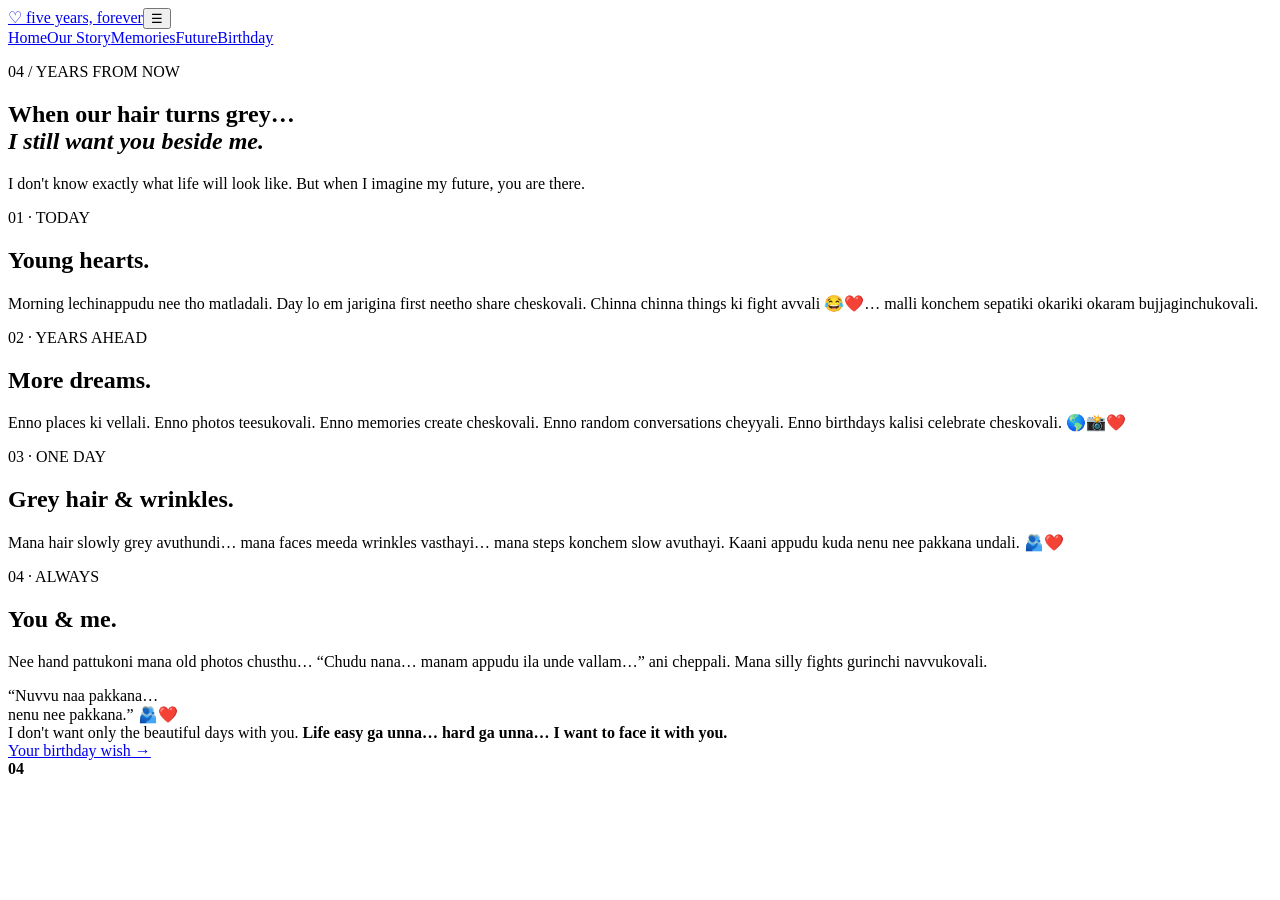
==== future.html @ a0009412 "Add files via upload" ====
<!DOCTYPE html>
<html lang="en">
<head>
<meta charset="UTF-8"><meta name="viewport" content="width=device-width, initial-scale=1.0">
<title>Our Future — Together ❤️</title>
<link rel="preconnect" href="https://fonts.googleapis.com"><link rel="preconnect" href="https://fonts.gstatic.com" crossorigin>
<link href="https://fonts.googleapis.com/css2?family=Cormorant+Garamond:wght@500;600;700&family=DM+Sans:wght@400;500;600;700&display=swap" rel="stylesheet">
<link rel="stylesheet" href="css/style.css">
</head>
<body class="future-page">
<div class="stars"></div><div class="grain"></div>
<header class="site-nav"><a class="brand" href="index.html"><span>♡</span> five years, forever</a><button class="menu-toggle" aria-label="Open menu">☰</button><nav>
<a href="index.html">Home</a><a href="story.html">Our Story</a><a href="memories.html">Memories</a><a class="active" href="future.html">Future</a><a href="wishes.html">Birthday</a></nav></header>
<main class="inner-page future-inner">
<section class="page-heading center-heading reveal"><p class="eyebrow">04 / YEARS FROM NOW</p><h1>When our hair turns grey…<br><em>I still want you beside me.</em></h1><p>I don't know exactly what life will look like. But when I imagine my future, you are there.</p></section>
<section class="timeline">
<div class="timeline-line"></div>
<article class="timeline-item reveal"><span>01 · TODAY</span><h2>Young hearts.</h2><p>Morning lechinappudu nee tho matladali. Day lo em jarigina first neetho share cheskovali. Chinna chinna things ki fight avvali 😂❤️… malli konchem sepatiki okariki okaram bujjaginchukovali.</p></article>
<article class="timeline-item reveal"><span>02 · YEARS AHEAD</span><h2>More dreams.</h2><p>Enno places ki vellali. Enno photos teesukovali. Enno memories create cheskovali. Enno random conversations cheyyali. Enno birthdays kalisi celebrate cheskovali. 🌎📸❤️</p></article>
<article class="timeline-item reveal"><span>03 · ONE DAY</span><h2>Grey hair & wrinkles.</h2><p>Mana hair slowly grey avuthundi… mana faces meeda wrinkles vasthayi… mana steps konchem slow avuthayi. Kaani appudu kuda nenu nee pakkana undali. 🫂❤️</p></article>
<article class="timeline-item reveal"><span>04 · ALWAYS</span><h2>You & me.</h2><p>Nee hand pattukoni mana old photos chusthu… “Chudu nana… manam appudu ila unde vallam…” ani cheppali. Mana silly fights gurinchi navvukovali.</p></article>
</section>
<div class="future-quote reveal">“Nuvvu naa pakkana…<br>nenu nee pakkana.” <span>🫂❤️</span></div>
<div class="future-note reveal">I don't want only the beautiful days with you. <strong>Life easy ga unna… hard ga unna… I want to face it with you.</strong></div>
<div class="next"><a class="button" href="wishes.html">Your birthday wish →</a></div>
<div class="progress"><i></i><i></i><i></i><b>04</b><i></i></div>
</main>
<script src="js/script.js"></script></body></html>
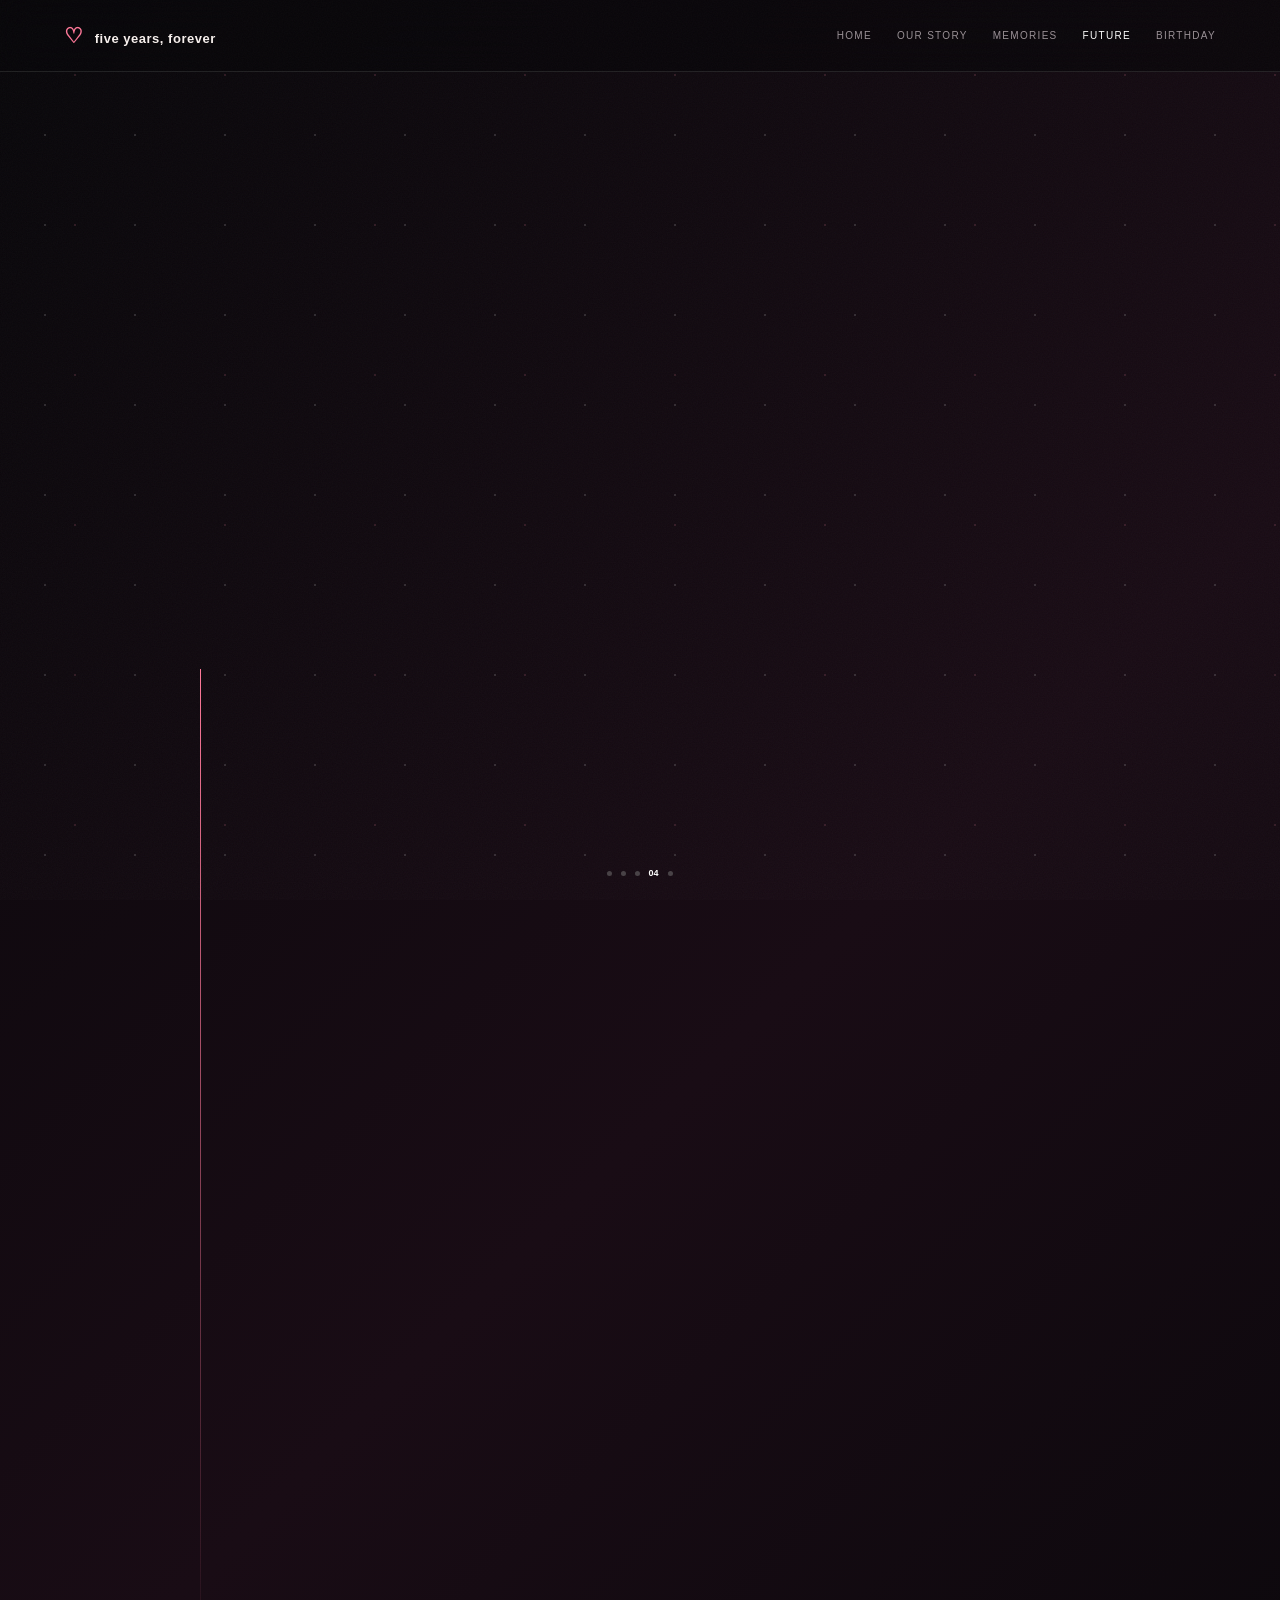
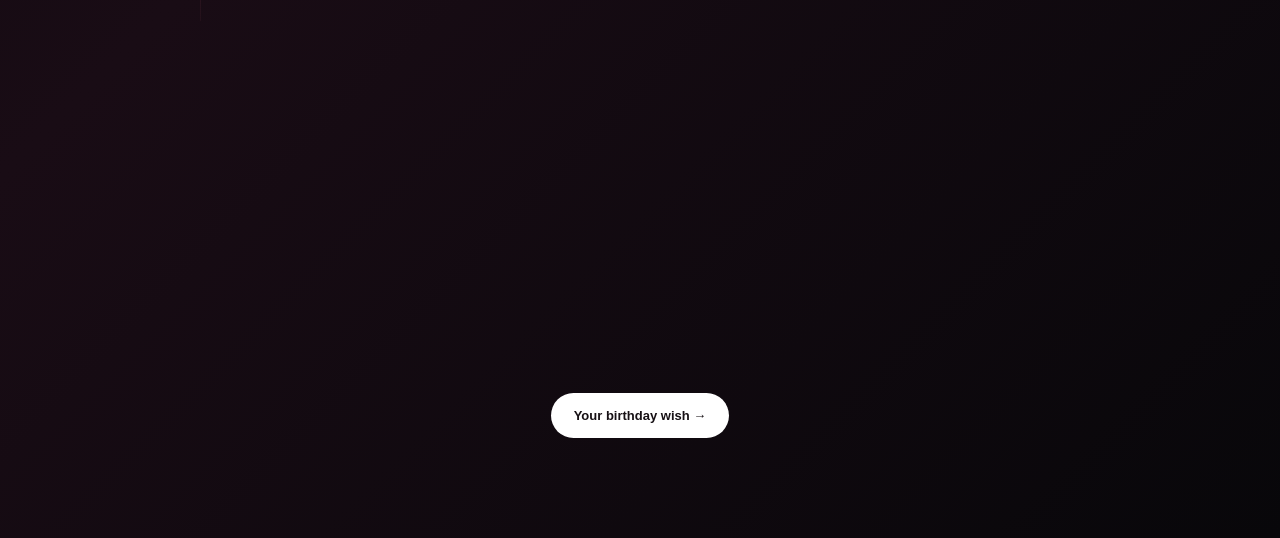
==== commit 90270f13: "Update future.html" ====
--- a/future.html
+++ b/future.html
@@ -5,7 +5,7 @@
 <title>Our Future — Together ❤️</title>
 <link rel="preconnect" href="https://fonts.googleapis.com"><link rel="preconnect" href="https://fonts.gstatic.com" crossorigin>
 <link href="https://fonts.googleapis.com/css2?family=Cormorant+Garamond:wght@500;600;700&family=DM+Sans:wght@400;500;600;700&display=swap" rel="stylesheet">
-<link rel="stylesheet" href="css/style.css">
+<link rel="stylesheet" href="style.css">
 </head>
 <body class="future-page">
 <div class="stars"></div><div class="grain"></div>
@@ -25,4 +25,4 @@
 <div class="next"><a class="button" href="wishes.html">Your birthday wish →</a></div>
 <div class="progress"><i></i><i></i><i></i><b>04</b><i></i></div>
 </main>
-<script src="js/script.js"></script></body></html>+<script src="js/script.js"></script></body></html>
--- a/style.css
+++ b/style.css
@@ -0,0 +1,26 @@
+*{box-sizing:border-box}
+:root{--bg:#08070a;--bg2:#120b10;--wine:#35131f;--rose:#ff7899;--soft:#ffb0c0;--text:#f8f1ee;--muted:#aaa0a3;--line:rgba(255,255,255,.10);--serif:"Cormorant Garamond",serif;--sans:"DM Sans",sans-serif}
+html{scroll-behavior:smooth}
+body{margin:0;min-height:100vh;background:var(--bg);color:var(--text);font-family:var(--sans);overflow-x:hidden}
+a{color:inherit}.grain{position:fixed;inset:0;z-index:100;pointer-events:none;opacity:.035;background-image:url("data:image/svg+xml,%3Csvg xmlns='http://www.w3.org/2000/svg' width='160' height='160'%3E%3Cfilter id='n'%3E%3CfeTurbulence type='fractalNoise' baseFrequency='.8' numOctaves='3' stitchTiles='stitch'/%3E%3C/filter%3E%3Crect width='100%25' height='100%25' filter='url(%23n)'/%3E%3C/svg%3E")}
+.ambient{position:fixed;width:70vmax;height:70vmax;border-radius:50%;pointer-events:none;filter:blur(35px);z-index:-1}.ambient-one{top:-35vmax;right:-25vmax;background:rgba(255,75,120,.13)}.ambient-two{bottom:-45vmax;left:-25vmax;background:rgba(122,36,71,.12)}
+.site-nav{position:fixed;z-index:50;top:0;left:0;right:0;height:72px;padding:0 5vw;display:flex;align-items:center;justify-content:space-between;background:rgba(8,7,10,.68);border-bottom:1px solid var(--line);backdrop-filter:blur(18px)}
+.brand{text-decoration:none;font-size:13px;font-weight:700;letter-spacing:.04em}.brand span{color:var(--rose);font-size:21px;margin-right:7px}.site-nav nav{display:flex;gap:25px}.site-nav nav a{text-decoration:none;color:#999095;font-size:10px;text-transform:uppercase;letter-spacing:.13em;transition:.25s}.site-nav nav a:hover,.site-nav nav a.active{color:#fff}.menu-toggle{display:none;background:none;border:0;color:#fff;font-size:22px}
+.hero{height:100vh;min-height:680px;position:relative;display:grid;place-items:center;text-align:center;overflow:hidden;padding:100px 20px}
+.hero-copy{position:relative;z-index:3;max-width:850px}.eyebrow{margin:0 0 24px;color:#ee9aae;font-size:10px;font-weight:700;letter-spacing:.23em;text-transform:uppercase}
+.hero h1,.final h1{font:600 clamp(72px,11vw,150px)/.78 var(--serif);letter-spacing:-.055em;margin:0}.hero h1 em,.page-heading h1 em,.final h1 em{font-style:italic;color:var(--soft)}
+.hero-lead{max-width:640px;margin:36px auto;color:#bdb4b7;font-size:17px;line-height:1.85}.hero-lead strong{color:#fff}
+.button{display:inline-flex;align-items:center;gap:18px;padding:15px 23px;border-radius:999px;background:#fff;color:#171115;text-decoration:none;border:0;font:600 13px var(--sans);cursor:pointer;transition:transform .3s,box-shadow .3s}.button:hover{transform:translateY(-4px);box-shadow:0 18px 50px rgba(255,255,255,.14)}.button span{font-size:18px}
+.heart-orbit{position:absolute;z-index:1;width:min(560px,85vw);aspect-ratio:1;left:50%;top:50%;transform:translate(-50%,-50%);opacity:.48;pointer-events:none}.orbit{position:absolute;inset:0;border:1px solid rgba(255,126,153,.16);border-radius:50%;animation:spin 25s linear infinite}.orbit-b{inset:11%;animation-duration:17s;animation-direction:reverse}.orbit-heart{position:absolute;left:50%;top:50%;transform:translate(-50%,-50%);font-size:75px;color:var(--rose);text-shadow:0 0 60px rgba(255,80,125,.65);animation:pulse 2.3s ease-in-out infinite}.orbit-dot{position:absolute;color:#ffc4d0;font-size:21px}.dot-a{top:4%;left:49%}.dot-b{right:5%;top:48%}.dot-c{left:8%;bottom:17%}
+.scroll-hint{position:absolute;bottom:28px;color:#777;font-size:9px;letter-spacing:.2em;text-transform:uppercase}.scroll-hint span{display:block;margin-top:7px;color:#fff}.progress{position:fixed;z-index:40;bottom:22px;left:50%;transform:translateX(-50%);display:flex;align-items:center;gap:9px;font-size:9px;color:#777}.progress i{display:block;width:5px;height:5px;border-radius:50%;background:#474145}.progress b{color:#fff}
+.inner-page{min-height:100vh;padding:135px 8vw 100px;position:relative}.page-heading{max-width:1000px;margin:0 auto 75px}.page-heading h1{font:600 clamp(62px,9vw,125px)/.80 var(--serif);letter-spacing:-.05em;margin:20px 0 25px}.page-heading>p:last-child{max-width:670px;color:var(--muted);font-size:17px;line-height:1.8}.center-heading{text-align:center}.center-heading>p:last-child{margin:0 auto}
+.story-layout{max-width:1080px;margin:auto;display:grid;grid-template-columns:1.15fr .85fr;gap:8vw;align-items:start}.letter{color:#bdb4b7;font-size:16px;line-height:1.95}.letter p{margin:0 0 25px}.letter strong{color:#fff}.opening{font:600 34px var(--serif);color:#fff}
+.feature-card{padding:45px;background:linear-gradient(145deg,rgba(255,255,255,.075),rgba(255,255,255,.015));border:1px solid var(--line);box-shadow:0 35px 100px rgba(0,0,0,.28)}.feature-icon{font-size:78px;color:var(--rose);line-height:1}.feature-card h2{font:600 58px/.82 var(--serif);margin:20px 0 35px}.memory-lines{display:grid;grid-template-columns:1fr 1fr;border-top:1px solid #392a30}.memory-lines span{padding:13px 4px;border-bottom:1px solid #392a30;color:#bcb1b4;font-size:11px}.card-ending{margin:30px 0 10px;color:#aaa}.feature-card strong{font:600 19px var(--serif);line-height:1.4}.story-footer{text-align:center;max-width:850px;margin:110px auto 0}.story-footer blockquote{font:500 clamp(36px,5vw,65px)/.95 var(--serif);margin:25px 0 45px}.story-footer blockquote em{color:var(--soft);font-style:italic}
+.cream-page{background:#f5ece8;color:#241b1f}.cream-page .site-nav{background:rgba(245,236,232,.82);border-color:rgba(50,30,36,.1)}.cream-page .brand{color:#35272b}.cream-page .brand span{color:#a84663}.cream-page .site-nav nav a{color:#796b6f}.cream-page .site-nav nav a:hover,.cream-page .site-nav nav a.active{color:#8f3653}.cream-page .eyebrow{color:#a84d68}.cream-page .page-heading>p:last-child{color:#6c5e62}
+.memory-grid{max-width:1050px;margin:auto;display:grid;grid-template-columns:1fr 1fr;gap:15px}.memory-card{min-height:260px;padding:35px;border:1px solid #dbc8cc;background:rgba(255,255,255,.34);transition:transform .35s,box-shadow .35s,border-color .35s}.memory-card:hover{transform:translateY(-8px);box-shadow:0 25px 60px rgba(69,39,47,.12);border-color:#b87a8a}.memory-card .icon{font-size:30px;color:#a84865}.memory-card h2{font:600 38px var(--serif);margin:18px 0 10px}.memory-card p{color:#6c5e62;line-height:1.8}.identity{max-width:1050px;text-align:center;margin:105px auto 0}.identity h2{font:600 clamp(52px,7vw,90px)/.84 var(--serif);margin:20px 0 45px}.identity h2 em{color:#a6425d;font-style:italic}.identity-grid{display:grid;grid-template-columns:repeat(3,1fr);gap:10px}.identity-grid div{min-height:140px;display:flex;align-items:center;justify-content:center;flex-direction:column;gap:12px;border:1px solid #dac5c9;background:rgba(255,255,255,.3);font-size:22px;color:#9e4560;transition:.3s}.identity-grid div:hover{transform:translateY(-7px);background:#fff}.identity-grid b{font:600 24px var(--serif);color:#2c2226}.identity-note{max-width:650px;margin:40px auto;color:#6c5e62;line-height:1.8}.identity-note strong{color:#9d3f5b}.center-quote{text-align:center;max-width:850px;margin:85px auto 0;padding:35px 20px;border-top:1px solid #d7c1c6;border-bottom:1px solid #d7c1c6;font:500 32px/1.2 var(--serif);color:#3d2e33}.center-quote em{color:#a6405d}.dark-button{background:#21171c;color:#fff}
+.future-page{background:linear-gradient(135deg,#08070a,#190c15 52%,#08070a)}.stars{position:fixed;inset:0;z-index:-1;opacity:.14;background-image:radial-gradient(#fff 1px,transparent 1px),radial-gradient(#ff91aa 1px,transparent 1px);background-size:90px 90px,150px 150px;animation:starMove 24s linear infinite}.future-inner{max-width:1150px;margin:auto}.timeline{max-width:900px;margin:0 auto;position:relative}.timeline-line{position:absolute;left:10px;top:0;bottom:0;width:1px;background:linear-gradient(#ff7899,rgba(255,120,153,.05))}.timeline-item{padding:0 0 70px 55px;position:relative}.timeline-item:before{content:"";position:absolute;left:5px;top:4px;width:11px;height:11px;border-radius:50%;background:var(--rose);box-shadow:0 0 22px rgba(255,120,153,.65)}.timeline-item span{font-size:10px;letter-spacing:.2em;color:#e38ba0}.timeline-item h2{font:600 52px/.9 var(--serif);margin:12px 0}.timeline-item p{max-width:720px;color:#aaa0a3;line-height:1.85}.future-quote{text-align:center;font:600 clamp(45px,7vw,82px)/.88 var(--serif);margin:30px auto 70px}.future-quote span{font-size:.55em}.future-note{text-align:center;max-width:700px;margin:auto;color:#aaa0a3;line-height:1.8}.future-note strong{color:#fff}.next{text-align:center;margin:70px auto 0}
+.birthday-page{background:radial-gradient(circle at 50% 20%,#3a111f,#0b080b 55%)}.birthday-glow{position:fixed;width:60vmax;height:60vmax;left:50%;top:25%;transform:translate(-50%,-50%);background:radial-gradient(circle,rgba(255,80,125,.17),transparent 64%);filter:blur(25px);pointer-events:none}.final{text-align:center;max-width:1100px;margin:auto}.small-line{color:#999093;font-size:12px}.final h1{margin:20px 0 15px}.name{font:600 32px var(--serif);color:var(--soft)}.final-intro{max-width:680px;margin:28px auto;color:#bdb3b6;line-height:1.8}.wish-grid{max-width:850px;margin:50px auto;display:grid;grid-template-columns:repeat(3,1fr);gap:10px}.wish-grid div{min-height:135px;padding:22px 10px;display:flex;flex-direction:column;justify-content:center;align-items:center;gap:10px;border:1px solid var(--line);background:rgba(255,255,255,.035);font-size:25px;transition:.3s}.wish-grid div:hover{transform:translateY(-6px);border-color:rgba(255,120,153,.4)}.wish-grid strong{font:600 21px var(--serif)}.final-letter{max-width:750px;margin:auto;color:#bdb3b6;line-height:1.85}.final-letter strong{color:#fff}.love-line{font:600 34px var(--serif);margin:55px 0 25px}.love-line em{color:var(--soft);font-style:italic}.big-love{font:600 30px var(--serif);color:#fff}.celebrate{margin:20px 0}.last-message{color:#aaa0a3;line-height:1.9;margin:40px auto 0}.last-message strong{color:#fff}.signature{color:#6e6769;line-height:1.8;margin-top:30px}.signature strong{font:600 30px var(--serif);color:#fff}
+.heart-particle,.burst{position:fixed;z-index:90;pointer-events:none}.heart-particle{bottom:-30px;animation:floatHeart 6s linear forwards}.burst{font-size:20px;animation:burst 1.3s ease-out forwards}
+.reveal{opacity:0;transform:translateY(28px);transition:opacity .85s ease,transform .85s ease}.reveal.show{opacity:1;transform:none}
+@keyframes spin{to{transform:rotate(360deg)}}@keyframes pulse{50%{transform:translate(-50%,-50%) scale(1.12)}}@keyframes starMove{to{background-position:90px 90px,-150px 150px}}@keyframes floatHeart{0%{transform:translateY(0) rotate(0);opacity:0}12%{opacity:.9}100%{transform:translateY(-115vh) translateX(var(--drift)) rotate(25deg);opacity:0}}@keyframes burst{0%{transform:translate(0,0) scale(.5);opacity:1}100%{transform:translate(var(--x),var(--y)) scale(1.4);opacity:0}}
+@media(max-width:800px){.site-nav{padding:0 18px}.site-nav nav{display:none;position:absolute;top:72px;left:0;right:0;padding:18px;background:rgba(8,7,10,.96);flex-direction:column;gap:18px}.site-nav.open nav{display:flex}.menu-toggle{display:block}.hero{min-height:650px}.hero h1,.final h1{font-size:70px}.hero-orbit{width:360px}.inner-page{padding:115px 22px 90px}.page-heading h1{font-size:70px}.story-layout{grid-template-columns:1fr;gap:45px}.memory-grid,.wish-grid{grid-template-columns:1fr}.identity-grid{grid-template-columns:1fr 1fr}.timeline-item h2{font-size:45px}.future-quote{font-size:55px}.progress{bottom:15px}.cream-page .site-nav.open nav{background:rgba(245,236,232,.98)}}@media(max-width:480px){.brand span{font-size:18px}.hero h1,.final h1,.page-heading h1{font-size:58px}.hero-lead{font-size:15px}.hero-orbit{width:300px;opacity:.38}.feature-card{padding:30px}.feature-card h2{font-size:48px}.memory-lines{grid-template-columns:1fr}.identity-grid{grid-template-columns:1fr}.center-quote{font-size:27px}.future-quote{font-size:47px}.timeline-item{padding-left:42px}.wish-grid{grid-template-columns:1fr 1fr}.wish-grid div{min-height:120px}.wish-grid strong{font-size:18px}.love-line{font-size:29px}.big-love{font-size:26px}}
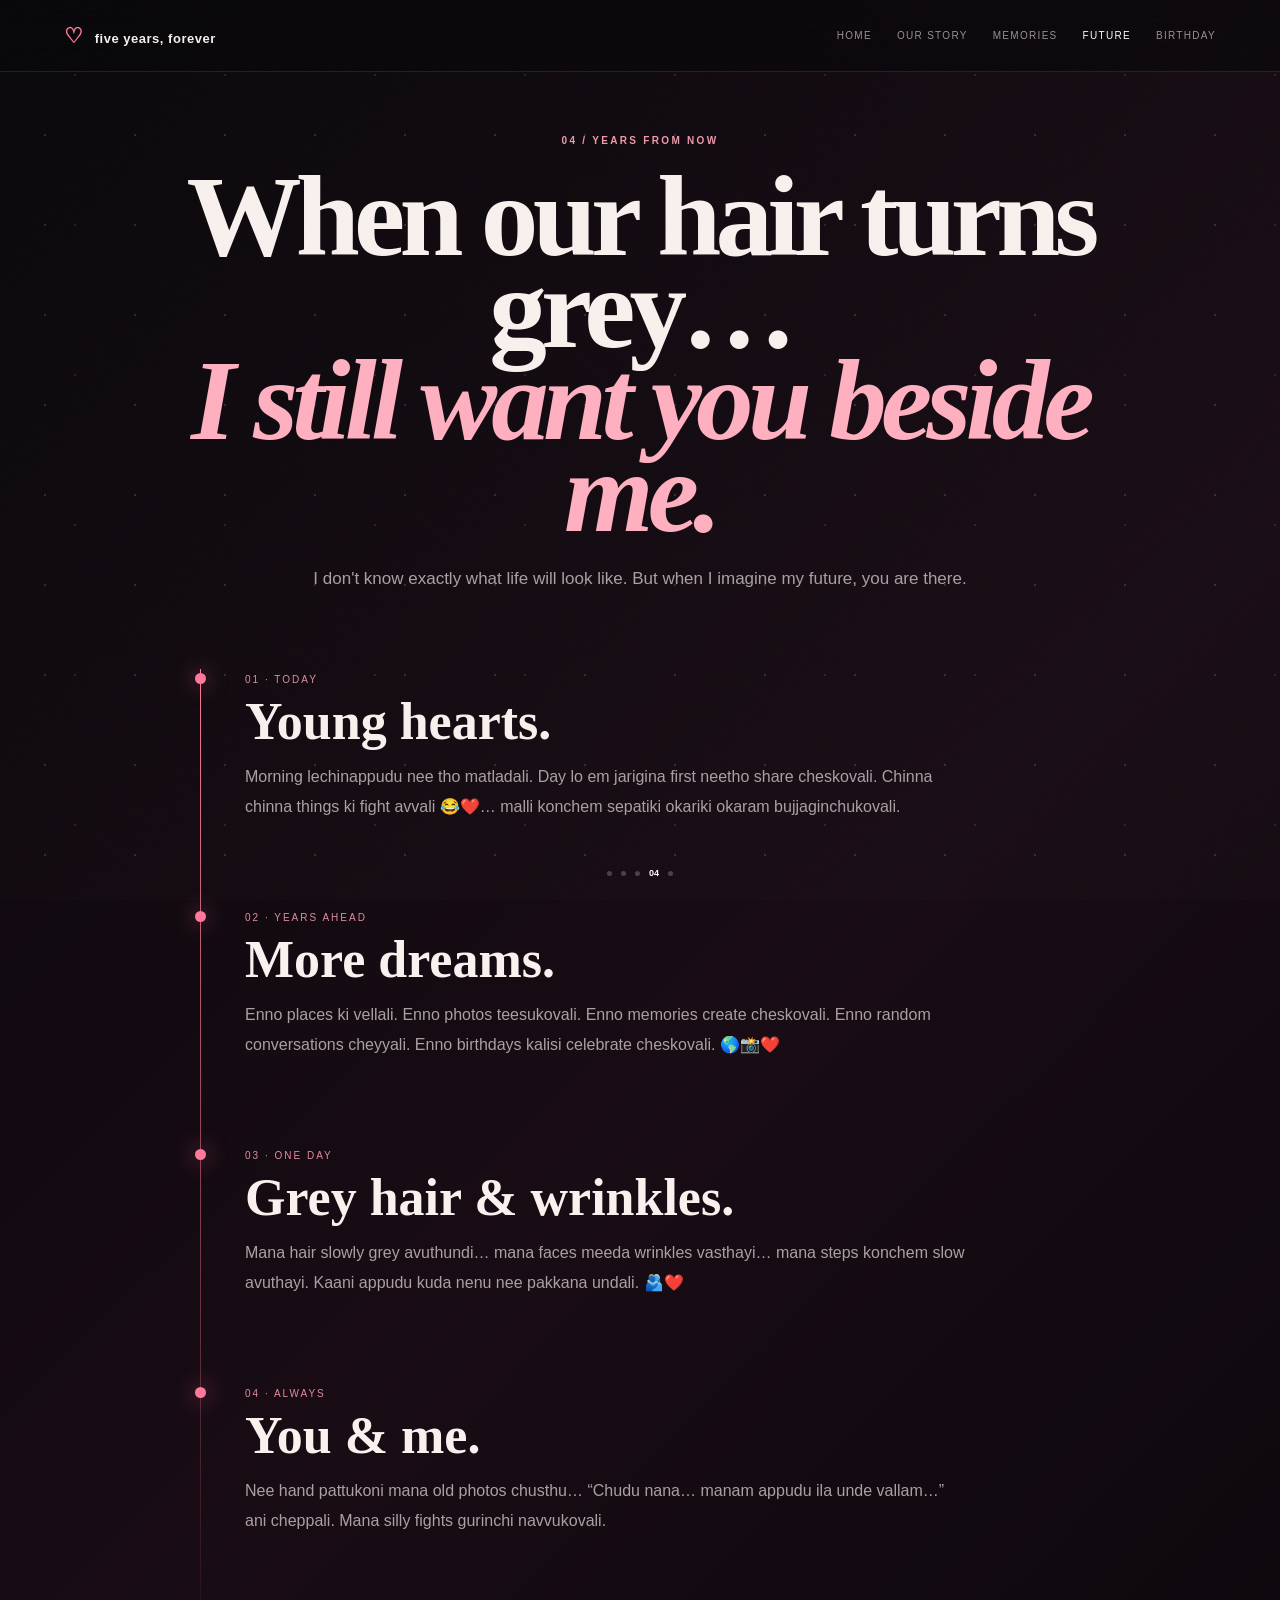
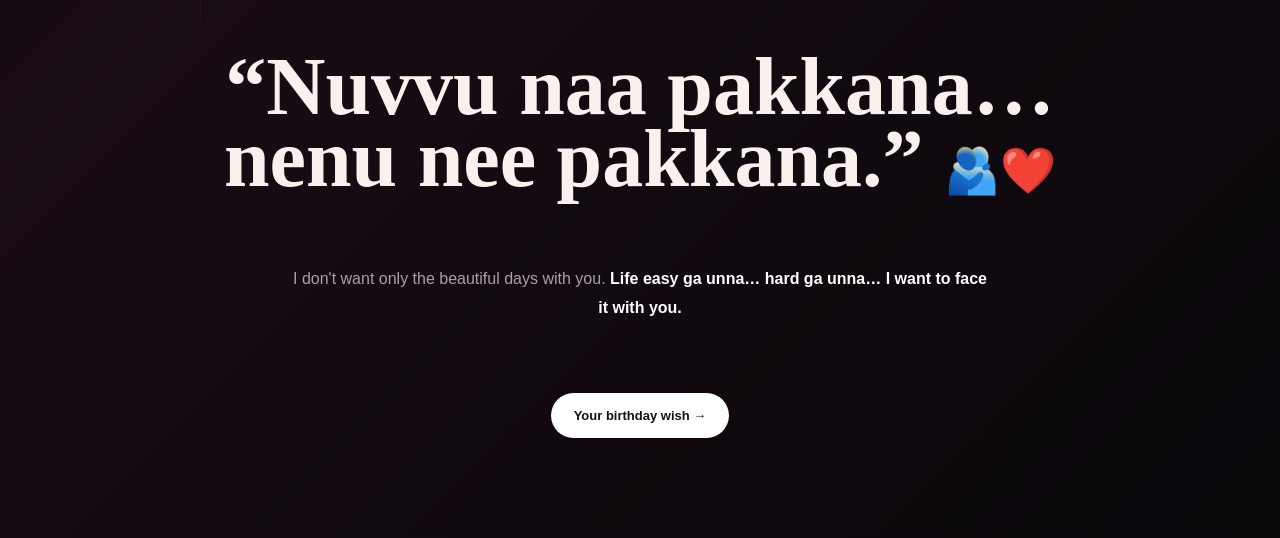
==== commit 0e5778b2: "Update future.html" ====
--- a/future.html
+++ b/future.html
@@ -25,4 +25,4 @@
 <div class="next"><a class="button" href="wishes.html">Your birthday wish →</a></div>
 <div class="progress"><i></i><i></i><i></i><b>04</b><i></i></div>
 </main>
-<script src="js/script.js"></script></body></html>
+<script src="script.js"></script></body></html>
